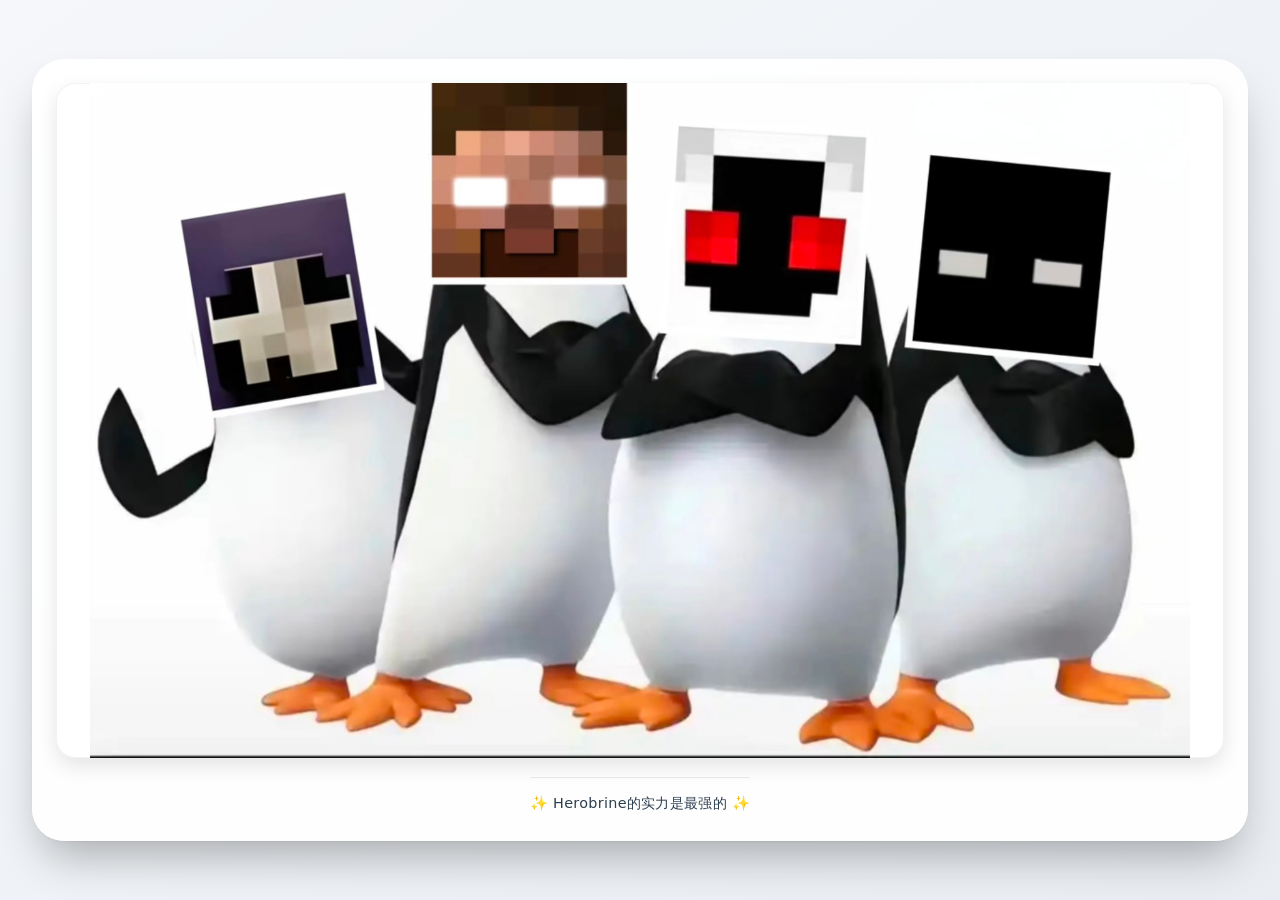
==== index.html @ 1be297c3 "Add files via upload" ====
<!DOCTYPE html>
<html lang="zh-CN">
<head>
    <meta charset="UTF-8">
    <meta name="viewport" content="width=device-width, initial-scale=1.0, user-scalable=yes">
    <title>自适应图片展示 - 居中响应式布局</title>
    <style>
        /* 基础样式重置，保证所有浏览器表现一致 */
        * {
            margin: 0;
            padding: 0;
            box-sizing: border-box;
        }

        /* body 作为全屏容器，使用 flex 实现真正的居中 */
        body {
            min-height: 100vh;          /* 确保高度至少为视口完整高度 */
            background: linear-gradient(145deg, #f5f7fa 0%, #e9edf2 100%);
            display: flex;
            align-items: center;
            justify-content: center;
            font-family: system-ui, 'Segoe UI', 'Helvetica Neue', sans-serif;
            padding: 20px;
        }

        /* 图片卡片容器 —— 优雅现代且完全自适应 */
        .image-card {
            background: rgba(255, 255, 255, 0.92);
            backdrop-filter: blur(0px);
            border-radius: 2rem;
            padding: 1.5rem 1.5rem 1.8rem 1.5rem;
            box-shadow: 0 25px 45px -12px rgba(0, 0, 0, 0.3), 0 1px 2px rgba(0, 0, 0, 0.05);
            transition: all 0.3s ease;
            width: 100%;
            max-width: 95vw;            /* 移动端不会溢出屏幕 */
            text-align: center;
        }

        /* 真正让图片自适应并完美展示的容器 */
        .image-container {
            display: flex;
            justify-content: center;
            align-items: center;
            width: 100%;
            background: #ffffff;
            border-radius: 1.2rem;
            overflow: hidden;           /* 保证圆角裁切，更精致 */
            box-shadow: inset 0 0 0 1px rgba(0,0,0,0.05), 0 8px 20px rgba(0,0,0,0.1);
        }

        /* 核心图片样式 —— 自适应核心 */
        .responsive-img {
            max-width: 100%;            /* 最大宽度不超过父容器 */
            max-height: 75vh;           /* 最大高度不超过视口的 75% ，保证在任何屏幕都能看全 */
            width: auto;                /* 宽度自动，保持原始宽高比 */
            height: auto;               /* 高度自动，保持原始宽高比 */
            object-fit: contain;        /* 确保图片完整显示，不裁剪，不拉伸 */
            display: block;
            transition: transform 0.2s ease;
        }

        /* 可选：鼠标悬停稍微优雅放大一点点（仅视觉效果） */
        .responsive-img:hover {
            transform: scale(1.01);
        }

        /* 图片说明文字 —— 美观辅助 */
        .img-caption {
            margin-top: 1.2rem;
            font-size: 0.9rem;
            color: #2c3e4e;
            font-weight: 450;
            letter-spacing: 0.3px;
            border-top: 1px solid rgba(0,0,0,0.08);
            padding-top: 1rem;
            display: inline-block;
        }

        /* 对于超小屏幕（手机横屏或小折叠），再微调内边距和高度限制 */
        @media (max-width: 640px) {
            .image-card {
                padding: 1rem;
                border-radius: 1.5rem;
            }
            .responsive-img {
                max-height: 65vh;      /* 手机上避免图片太大占满整个屏幕而看不到说明 */
            }
            .img-caption {
                font-size: 0.8rem;
                margin-top: 0.8rem;
            }
        }

        /* 对于特别高的屏幕（如带鱼屏或竖屏显示器）保持体验 */
        @media (min-aspect-ratio: 16/9) {
            .responsive-img {
                max-height: 70vh;
            }
        }

        /* 简单的加载提示默认图片效果（使用unsplash纯风景占位图，您可替换成自己的） */
        /* 您只需要修改下面的图片链接即可 —— 本示例已提供一张高质量公共测试图片 */
    </style>
</head>
<body>
    <div class="image-card">
        <div class="image-container">
            <!-- 
                ★ 核心图片区域 ★ 
                请将下面 src 中的图片链接替换为您自己想要的图片地址即可。
                可以是本地图片：例如 "my-photo.jpg"
                也可以是网络图片：例如 "https://example.com/pic.png"
                支持 JPG, PNG, WEBP, GIF, SVG 等常见格式。
            -->
            <img 
                class="responsive-img" 
                src="[data-uri]" 
                alt="自适应展示的唯美风景图"
                loading="lazy"
            >
        </div>
        <div class="img-caption">
            ✨ Herobrine的实力是最强的 ✨
        </div>
    </div>

    <!-- 额外插入一点微交互：控制台友好提示，不需要可忽略 -->
    <script>
        // 确保图片加载时如果出错，给用户一个友好的提示而不影响布局（可选）
        document.querySelector('.responsive-img')?.addEventListener('error', function(e) {
            // 如果图片加载失败（比如网络原因或链接失效），可以在这里替换为备用图，或者只是控制台提示
            console.warn('图片加载失败，请检查图片地址是否有效。');
            // 若需要显示备用提示文字，可以取消下面注释（但会破坏纯图片布局，根据喜好决定）
            // this.style.display = 'none';
            // this.insertAdjacentHTML('afterend', '<div style="padding: 2rem; background:#f0f2f5; border-radius:1rem;">⚠️ 图片无法显示，请修改 img 标签的 src 属性为正确的图片地址</div>');
        });
    </script>
</body>
</html>
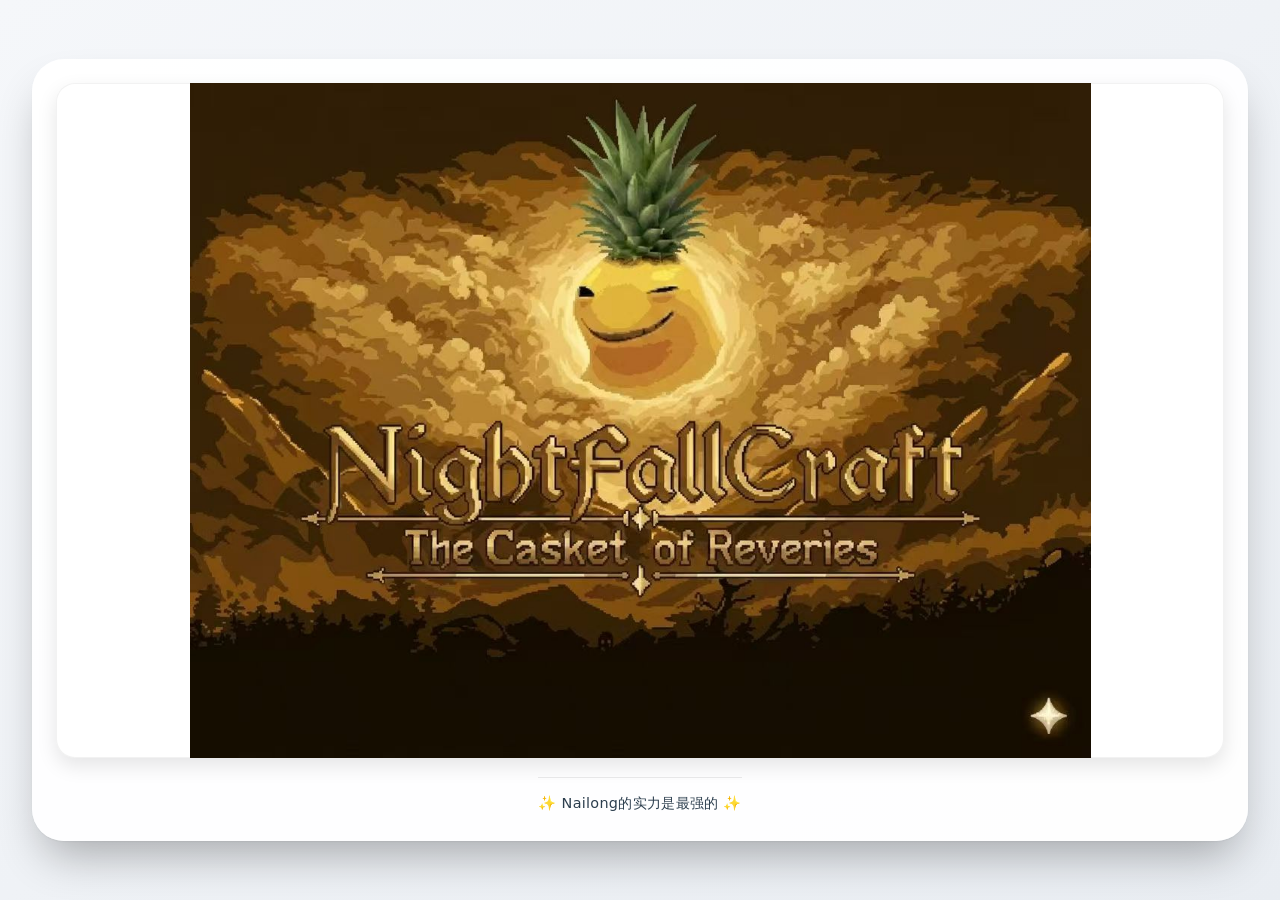
==== commit 42129eb5: "Update index.html" ====
--- a/index.html
+++ b/index.html
@@ -3,7 +3,7 @@
 <head>
     <meta charset="UTF-8">
     <meta name="viewport" content="width=device-width, initial-scale=1.0, user-scalable=yes">
-    <title>自适应图片展示 - 居中响应式布局</title>
+    <title>Herobrine的实力并不强</title>
     <style>
         /* 基础样式重置，保证所有浏览器表现一致 */
         * {
@@ -105,22 +105,15 @@
 <body>
     <div class="image-card">
         <div class="image-container">
-            <!-- 
-                ★ 核心图片区域 ★ 
-                请将下面 src 中的图片链接替换为您自己想要的图片地址即可。
-                可以是本地图片：例如 "my-photo.jpg"
-                也可以是网络图片：例如 "https://example.com/pic.png"
-                支持 JPG, PNG, WEBP, GIF, SVG 等常见格式。
-            -->
             <img 
                 class="responsive-img" 
-                src="[data-uri]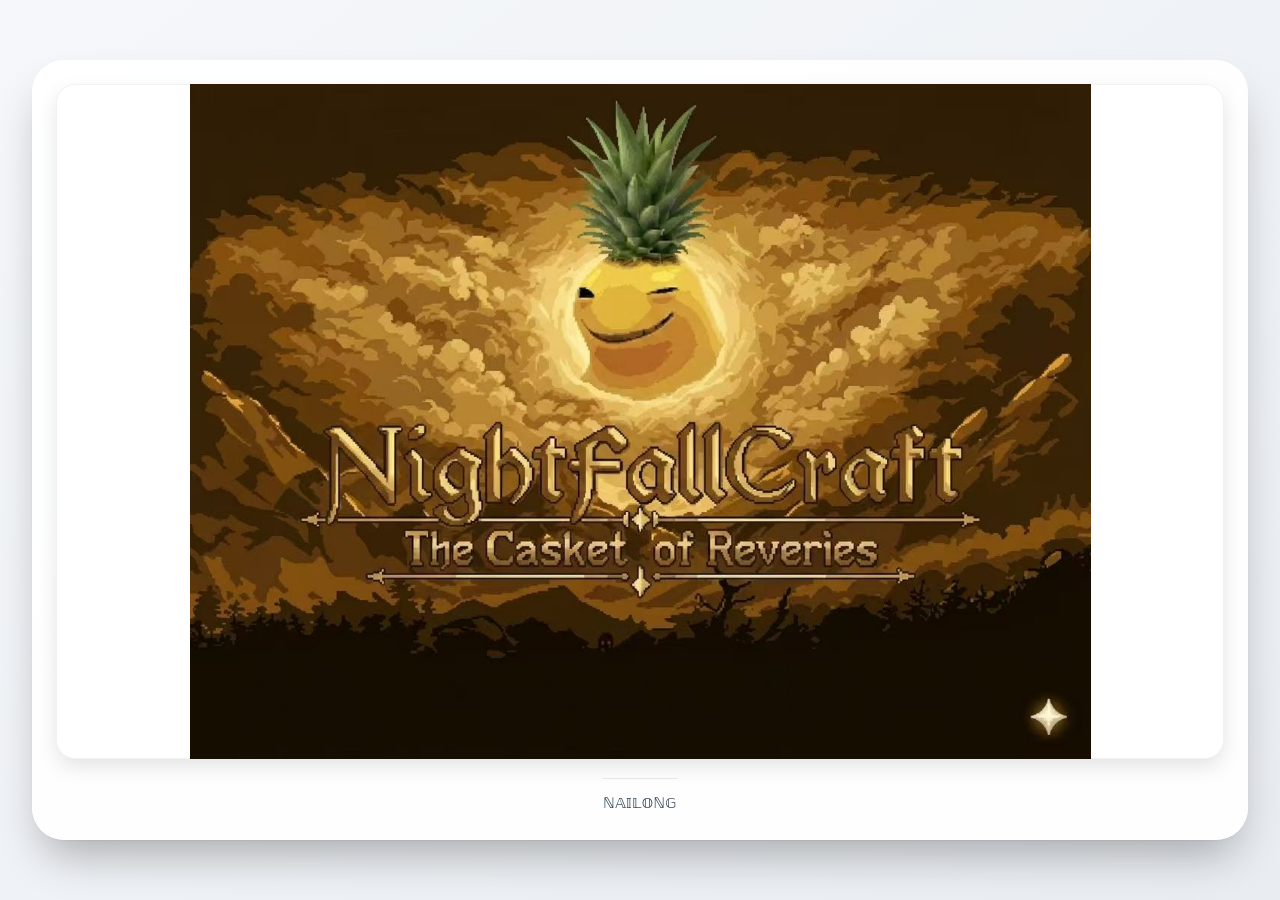
==== commit 5cd23e73: "Change title and caption in index.html" ====
--- a/index.html
+++ b/index.html
@@ -3,7 +3,7 @@
 <head>
     <meta charset="UTF-8">
     <meta name="viewport" content="width=device-width, initial-scale=1.0, user-scalable=yes">
-    <title>Herobrine的实力并不强</title>
+    <title>JandeSide</title>
     <style>
         /* 基础样式重置，保证所有浏览器表现一致 */
         * {
@@ -98,8 +98,7 @@
             }
         }
 
-        /* 简单的加载提示默认图片效果（使用unsplash纯风景占位图，您可替换成自己的） */
-        /* 您只需要修改下面的图片链接即可 —— 本示例已提供一张高质量公共测试图片 */
+        /* 在src后面输入路径 */
     </style>
 </head>
 <body>
@@ -113,7 +112,7 @@
             >
         </div>
         <div class="img-caption">
-            ✨ Nailong的实力是最强的 ✨
+            ℕ𝔸𝕀𝕃𝕆ℕ𝔾
         </div>
     </div>
 
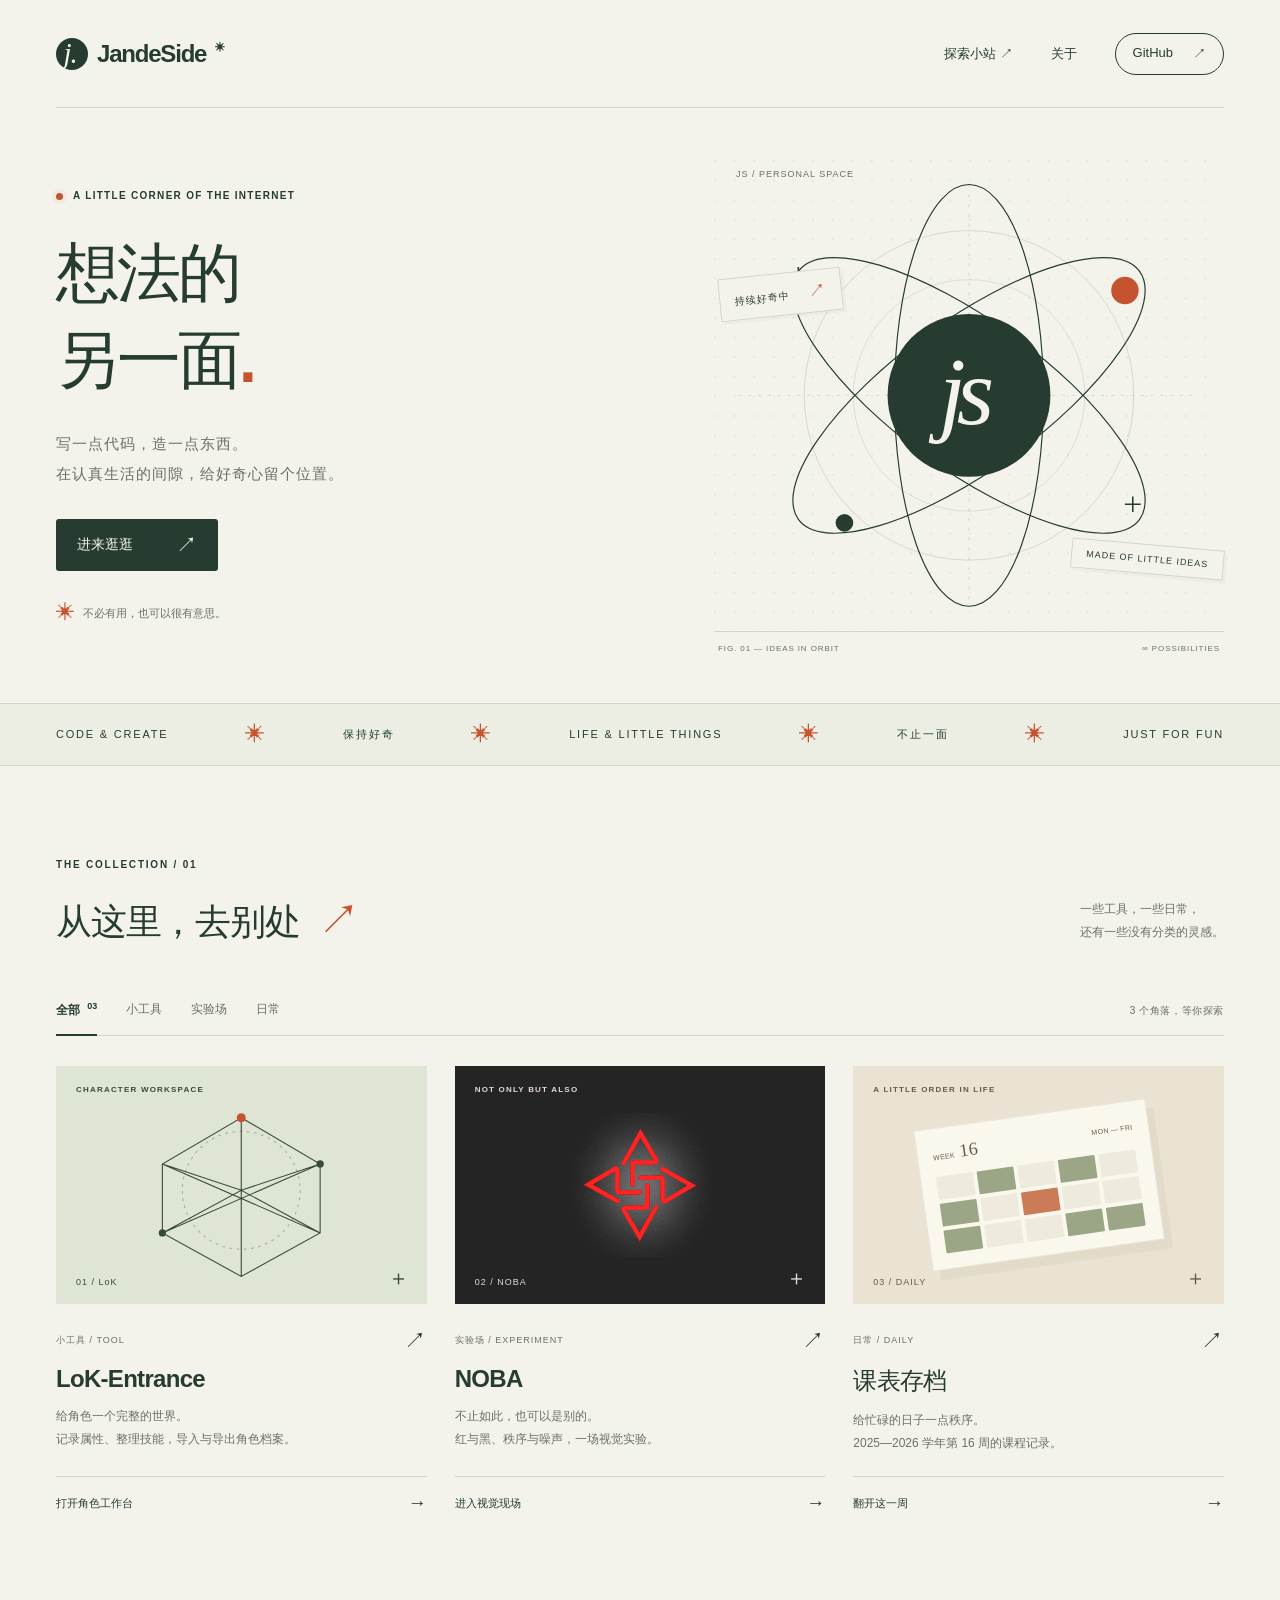
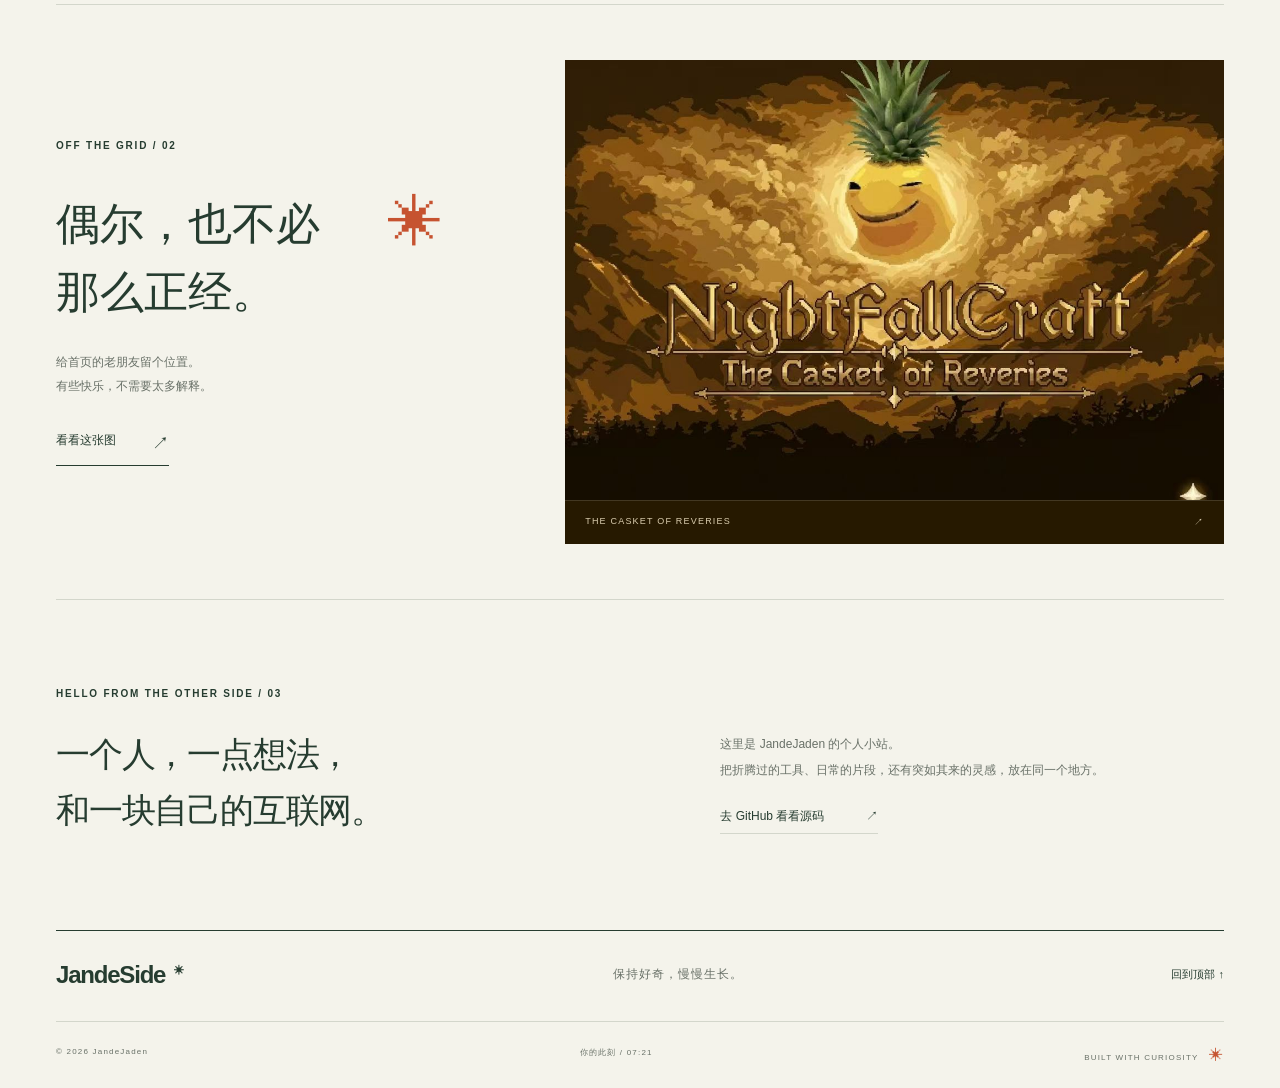
==== commit 2774ab49: "Add files via upload" ====
--- a/index.html
+++ b/index.html
@@ -1,131 +1,31 @@
-<!DOCTYPE html>
-<html lang="zh-CN">
-<head>
-    <meta charset="UTF-8">
-    <meta name="viewport" content="width=device-width, initial-scale=1.0, user-scalable=yes">
-    <title>JandeSide</title>
-    <style>
-        /* 基础样式重置，保证所有浏览器表现一致 */
-        * {
-            margin: 0;
-            padding: 0;
-            box-sizing: border-box;
-        }
-
-        /* body 作为全屏容器，使用 flex 实现真正的居中 */
-        body {
-            min-height: 100vh;          /* 确保高度至少为视口完整高度 */
-            background: linear-gradient(145deg, #f5f7fa 0%, #e9edf2 100%);
-            display: flex;
-            align-items: center;
-            justify-content: center;
-            font-family: system-ui, 'Segoe UI', 'Helvetica Neue', sans-serif;
-            padding: 20px;
-        }
-
-        /* 图片卡片容器 —— 优雅现代且完全自适应 */
-        .image-card {
-            background: rgba(255, 255, 255, 0.92);
-            backdrop-filter: blur(0px);
-            border-radius: 2rem;
-            padding: 1.5rem 1.5rem 1.8rem 1.5rem;
-            box-shadow: 0 25px 45px -12px rgba(0, 0, 0, 0.3), 0 1px 2px rgba(0, 0, 0, 0.05);
-            transition: all 0.3s ease;
-            width: 100%;
-            max-width: 95vw;            /* 移动端不会溢出屏幕 */
-            text-align: center;
-        }
-
-        /* 真正让图片自适应并完美展示的容器 */
-        .image-container {
-            display: flex;
-            justify-content: center;
-            align-items: center;
-            width: 100%;
-            background: #ffffff;
-            border-radius: 1.2rem;
-            overflow: hidden;           /* 保证圆角裁切，更精致 */
-            box-shadow: inset 0 0 0 1px rgba(0,0,0,0.05), 0 8px 20px rgba(0,0,0,0.1);
-        }
-
-        /* 核心图片样式 —— 自适应核心 */
-        .responsive-img {
-            max-width: 100%;            /* 最大宽度不超过父容器 */
-            max-height: 75vh;           /* 最大高度不超过视口的 75% ，保证在任何屏幕都能看全 */
-            width: auto;                /* 宽度自动，保持原始宽高比 */
-            height: auto;               /* 高度自动，保持原始宽高比 */
-            object-fit: contain;        /* 确保图片完整显示，不裁剪，不拉伸 */
-            display: block;
-            transition: transform 0.2s ease;
-        }
-
-        /* 可选：鼠标悬停稍微优雅放大一点点（仅视觉效果） */
-        .responsive-img:hover {
-            transform: scale(1.01);
-        }
-
-        /* 图片说明文字 —— 美观辅助 */
-        .img-caption {
-            margin-top: 1.2rem;
-            font-size: 0.9rem;
-            color: #2c3e4e;
-            font-weight: 450;
-            letter-spacing: 0.3px;
-            border-top: 1px solid rgba(0,0,0,0.08);
-            padding-top: 1rem;
-            display: inline-block;
-        }
-
-        /* 对于超小屏幕（手机横屏或小折叠），再微调内边距和高度限制 */
-        @media (max-width: 640px) {
-            .image-card {
-                padding: 1rem;
-                border-radius: 1.5rem;
-            }
-            .responsive-img {
-                max-height: 65vh;      /* 手机上避免图片太大占满整个屏幕而看不到说明 */
-            }
-            .img-caption {
-                font-size: 0.8rem;
-                margin-top: 0.8rem;
-            }
-        }
-
-        /* 对于特别高的屏幕（如带鱼屏或竖屏显示器）保持体验 */
-        @media (min-aspect-ratio: 16/9) {
-            .responsive-img {
-                max-height: 70vh;
-            }
-        }
-
-        /* 在src后面输入路径 */
-    </style>
-</head>
-<body>
-    <div class="image-card">
-        <div class="image-container">
-            <img 
-                class="responsive-img" 
-                src="assets/images/nailong.webp"
-                alt="main pic"
-                loading="lazy"
-            >
-        </div>
-        <div class="img-caption">
-            ℕ𝔸𝕀𝕃𝕆ℕ𝔾
-        </div>
-    </div>
-
-    <!-- 额外插入一点微交互：控制台友好提示，不需要可忽略 -->
-    <script>
-        // 确保图片加载时如果出错，给用户一个友好的提示而不影响布局（可选）
-        document.querySelector('.responsive-img')?.addEventListener('error', function(e) {
-            // 如果图片加载失败（比如网络原因或链接失效），可以在这里替换为备用图，或者只是控制台提示
-            console.warn('图片加载失败，请检查图片地址是否有效。');
-            // 若需要显示备用提示文字，可以取消下面注释（但会破坏纯图片布局，根据喜好决定）
-            // this.style.display = 'none';
-            // this.insertAdjacentHTML('afterend', '<div style="padding: 2rem; background:#f0f2f5; border-radius:1rem;">⚠️ 图片无法显示!</div>');
-        });
-    </script>
-</body>
-</html>
+<!doctype html>
+<html lang="zh-CN">
+<head>
+  <meta charset="utf-8"><meta name="viewport" content="width=device-width, initial-scale=1">
+  <meta name="description" content="JandeSide，JandeJaden 的个人小站。收集灵感、折腾工具，也给日常留一个位置。"><meta name="theme-color" content="#f4f3eb">
+  <title>JandeSide — 想法的另一面</title><link rel="icon" href="assets/favicon.svg" type="image/svg+xml"><link rel="stylesheet" href="assets/site.css"><script src="assets/site.js" defer></script>
+</head>
+<body>
+  <a class="skip-link" href="#main">跳到正文</a>
+  <header class="site-header wrap"><a class="wordmark" href="./" aria-label="JandeSide 首页"><span class="brand-symbol" aria-hidden="true">j.</span>JandeSide<sup aria-hidden="true">✳</sup></a><nav aria-label="主导航"><a href="#explore">探索小站 ↗</a><a href="#about">关于</a><a class="github-link" href="https://github.com/JandeJaden" target="_blank" rel="noopener noreferrer">GitHub <span>↗</span></a></nav></header>
+  <main id="main">
+    <section class="hero wrap" aria-labelledby="hero-title">
+      <div class="hero-copy"><p class="eyebrow"><span class="status-dot"></span>A LITTLE CORNER OF THE INTERNET</p><h1 id="hero-title">想法的<br><span class="serif-word">另一面</span><span class="orange">.</span></h1><p class="hero-description">写一点代码，造一点东西。<br>在认真生活的间隙，给好奇心留个位置。</p><a class="primary-link" href="#explore">进来逛逛 <span>↗</span></a><p class="hero-footnote"><span aria-hidden="true">✳</span> 不必有用，也可以很有意思。</p></div>
+      <div class="orbit-art" aria-hidden="true"><span class="art-coordinate">JS / PERSONAL SPACE</span><svg viewBox="0 0 520 480" fill="none"><defs><pattern id="dots" width="20" height="20" patternUnits="userSpaceOnUse"><circle cx="1" cy="1" r=".8" fill="currentColor" opacity=".16"/></pattern></defs><rect width="520" height="480" fill="url(#dots)"/><circle cx="260" cy="240" r="168" stroke="currentColor" opacity=".15"/><circle cx="260" cy="240" r="118" stroke="currentColor" opacity=".12"/><path d="M25 240H495M260 25V455" stroke="currentColor" stroke-dasharray="3 7" opacity=".16"/><g stroke="currentColor" stroke-width="1.2"><ellipse cx="260" cy="240" rx="215" ry="76" transform="rotate(-36 260 240)"/><ellipse cx="260" cy="240" rx="215" ry="76" transform="rotate(36 260 240)"/><ellipse cx="260" cy="240" rx="76" ry="215"/></g><circle cx="260" cy="240" r="83" fill="var(--ink)"/><text x="253" y="269" fill="var(--paper)" text-anchor="middle" font-family="Georgia,serif" font-size="98" font-style="italic" letter-spacing="-9">js</text><circle cx="419" cy="133" r="14" fill="var(--orange)"/><circle cx="133" cy="370" r="9" fill="var(--ink)"/><path d="M86 109v24m-12-12h24M427 343v16m-8-8h16" stroke="currentColor" stroke-width="1.6"/></svg><span class="orbit-label label-top">持续好奇中 <b>↗</b></span><span class="orbit-label label-bottom">MADE OF LITTLE IDEAS</span><div class="art-caption"><span>FIG. 01 — IDEAS IN ORBIT</span><span>∞ POSSIBILITIES</span></div></div>
+    </section>
+    <div class="ticker" aria-hidden="true"><div class="wrap ticker-inner"><span>CODE & CREATE</span><i>✳</i><span>保持好奇</span><i>✳</i><span>LIFE & LITTLE THINGS</span><i>✳</i><span>不止一面</span><i>✳</i><span>JUST FOR FUN</span></div></div>
+    <section class="explore wrap" id="explore" aria-labelledby="explore-title">
+      <div class="section-heading"><div><p class="eyebrow">THE COLLECTION / 01</p><h2 id="explore-title">从这里，去别处 <span class="orange">↗</span></h2></div><p class="section-note">一些工具，一些日常，<br>还有一些没有分类的灵感。</p></div>
+      <div class="filter-bar"><div class="filters" role="group" aria-label="筛选内容"><button type="button" class="filter active" data-filter="all" aria-pressed="true">全部 <sup>03</sup></button><button type="button" class="filter" data-filter="tool" aria-pressed="false">小工具</button><button type="button" class="filter" data-filter="experiment" aria-pressed="false">实验场</button><button type="button" class="filter" data-filter="life" aria-pressed="false">日常</button></div><span id="result-count" class="result-count" aria-live="polite">3 个角落，等你探索</span></div>
+      <div class="project-grid">
+        <a class="project-card" href="lok-entrance/" data-category="tool"><div class="project-visual lok-visual"><span class="visual-label">CHARACTER WORKSPACE</span><svg viewBox="0 0 320 210" fill="none" aria-hidden="true"><g stroke="currentColor" stroke-width="1.2"><path d="M160 24 247 75 247 151 160 199 73 151 73 75ZM160 24v175M73 75l174 76M247 75 73 151M73 75l87 29 87-29M73 151l87-47 87 47"/><circle cx="160" cy="104" r="65" stroke-dasharray="3 5" opacity=".35"/></g><circle cx="160" cy="24" r="5" fill="var(--orange)"/><circle cx="73" cy="151" r="4" fill="currentColor"/><circle cx="247" cy="75" r="4" fill="currentColor"/></svg><span class="visual-number">01 / LoK</span><span class="visual-corner">＋</span></div><div class="project-meta"><span>小工具 / TOOL</span><span class="project-arrow">↗</span></div><h3>LoK-Entrance</h3><p>给角色一个完整的世界。<br>记录属性、整理技能，导入与导出角色档案。</p><span class="project-bottom">打开角色工作台 <span>→</span></span></a>
+        <a class="project-card" href="noba/" data-category="experiment"><div class="project-visual noba-visual"><span class="visual-label">NOT ONLY BUT ALSO</span><img src="assets/images/nobalogo.webp" alt="NOBA 红色四向标志" width="1080" height="1080" loading="lazy"><span class="visual-number">02 / NOBA</span><span class="visual-corner">＋</span></div><div class="project-meta"><span>实验场 / EXPERIMENT</span><span class="project-arrow">↗</span></div><h3>NOBA</h3><p>不止如此，也可以是别的。<br>红与黑、秩序与噪声，一场视觉实验。</p><span class="project-bottom">进入视觉现场 <span>→</span></span></a>
+        <a class="project-card" href="lesson/" data-category="life"><div class="project-visual lesson-visual"><span class="visual-label">A LITTLE ORDER IN LIFE</span><div class="mini-schedule" aria-hidden="true"><div class="schedule-title"><span>WEEK <b>16</b></span><span>MON — FRI</span></div><div class="schedule-grid"><i></i><i class="filled"></i><i></i><i class="filled"></i><i></i><i class="filled"></i><i></i><i class="filled accent"></i><i></i><i></i><i class="filled"></i><i></i><i></i><i class="filled"></i><i class="filled"></i></div></div><span class="visual-number">03 / DAILY</span><span class="visual-corner">＋</span></div><div class="project-meta"><span>日常 / DAILY</span><span class="project-arrow">↗</span></div><h3>课表存档</h3><p>给忙碌的日子一点秩序。<br>2025—2026 学年第 16 周的课程记录。</p><span class="project-bottom">翻开这一周 <span>→</span></span></a>
+      </div><noscript><p>所有页面均可直接打开；分类筛选需要启用 JavaScript。</p></noscript>
+    </section>
+    <section class="side-note wrap" aria-labelledby="note-title"><div class="note-copy"><p class="eyebrow">OFF THE GRID / 02</p><span class="note-star" aria-hidden="true">✳</span><h2 id="note-title">偶尔，也不必<br>那么<span class="serif-word">正经。</span></h2><p>给首页的老朋友留个位置。<br>有些快乐，不需要太多解释。</p><button type="button" class="text-button" id="open-art">看看这张图 <span>↗</span></button><noscript><a href="assets/images/nailong.webp">查看原图 ↗</a></noscript></div><button type="button" class="art-preview" id="art-preview" aria-label="放大查看 NightfallCraft 图片"><img src="assets/images/nailong.webp" alt="NightfallCraft：带着菠萝叶的黄色笑脸，背景是金色云海" width="1196" height="896" loading="lazy"><span>THE CASKET OF REVERIES <span>↗</span></span></button></section>
+    <section class="about wrap" id="about" aria-labelledby="about-title"><p class="eyebrow">HELLO FROM THE OTHER SIDE / 03</p><div class="about-content"><h2 id="about-title">一个人，一点想法，<br>和一块自己的<span class="serif-word">互联网。</span></h2><div><p>这里是 JandeJaden 的个人小站。<br>把折腾过的工具、日常的片段，还有突如其来的灵感，放在同一个地方。</p><a class="text-link" href="https://github.com/JandeJaden/JandeSide" target="_blank" rel="noopener noreferrer">去 GitHub 看看源码 <span>↗</span></a></div></div></section>
+  </main>
+  <footer class="site-footer wrap"><a class="wordmark" href="./">JandeSide<sup aria-hidden="true">✳</sup></a><span>保持好奇，慢慢生长。</span><a href="#main" class="back-to-top">回到顶部 ↑</a><div class="footer-bottom"><span>© <span id="year">2026</span> JandeJaden</span><span id="local-time">WELCOME TO MY SIDE.</span><span>BUILT WITH CURIOSITY <i>✳</i></span></div></footer>
+  <dialog class="image-dialog" id="art-dialog" aria-labelledby="dialog-title"><div class="dialog-toolbar"><span id="dialog-title">NightfallCraft / 原图</span><button type="button" id="close-art" autofocus aria-label="关闭图片">关闭 ×</button></div><img src="assets/images/nailong.webp" alt="NightfallCraft — The Casket of Reveries" width="1196" height="896"></dialog>
+</body></html>
--- a/assets/site.css
+++ b/assets/site.css
@@ -0,0 +1,6 @@
+@charset "UTF-8";
+:root{--paper:#f4f3eb;--ink:#263c30;--muted:#697168;--line:#d3d6cb;--orange:#c65330;--display:Georgia,"Noto Serif SC","Songti SC","SimSun",serif;--sans:"Segoe UI","PingFang SC","Microsoft YaHei",sans-serif}
+*{box-sizing:border-box}html{scroll-behavior:smooth;scroll-padding-top:32px}body{margin:0;background:var(--paper);color:var(--ink);font-family:var(--sans);-webkit-font-smoothing:antialiased}a{color:inherit;text-decoration:none}button{font:inherit;color:inherit;cursor:pointer}img{display:block;max-width:100%;height:auto}button,a{-webkit-tap-highlight-color:transparent}button:focus-visible,a:focus-visible{outline:3px solid var(--orange);outline-offset:6px}::selection{background:#dceba3;color:var(--ink)}.wrap{width:min(1240px,calc(100% - 112px));margin-inline:auto}.skip-link{position:fixed;top:-80px;left:20px;padding:12px 20px;background:var(--ink);color:var(--paper);z-index:99}.skip-link:focus{top:12px}.site-header{height:108px;display:flex;align-items:center;justify-content:space-between;border-bottom:1px solid var(--line)}.wordmark{display:inline-flex;align-items:center;gap:9px;font-size:24px;letter-spacing:-1.2px;font-weight:650}.brand-symbol{display:grid;place-items:center;width:32px;height:32px;background:var(--ink);color:var(--paper);font:italic 29px/1 Georgia;border-radius:50%;padding-right:4px}.wordmark sup{align-self:flex-start;font-size:10px;letter-spacing:0;padding-top:4px}.site-header nav{display:flex;align-items:center;gap:38px;font-size:13px}.site-header nav>a:hover{color:var(--orange)}.github-link{border:1px solid var(--ink);padding:11px 17px;border-radius:24px;display:flex;gap:20px}.github-link:hover{background:var(--ink);color:var(--paper)!important}.hero{display:grid;grid-template-columns:1.1fr 1fr;gap:24px;align-items:center;padding-block:52px 50px;min-height:590px}.eyebrow{font-size:10px;letter-spacing:1.8px;font-weight:600;line-height:1.6;margin:0 0 26px}.hero .eyebrow{display:flex;align-items:center;gap:10px;letter-spacing:1.3px}.status-dot{width:7px;height:7px;border-radius:50%;background:var(--orange);box-shadow:0 0 0 4px #d05a3510}.hero h1{font-size:clamp(44px,5vw,72px);font-weight:550;line-height:1.35;letter-spacing:-3px;margin:0 0 25px}.serif-word{font-family:var(--display);font-weight:400}.orange{color:var(--orange)}.hero-description{color:var(--muted);font-size:15px;line-height:2;margin:0 0 30px;letter-spacing:1px}.primary-link{display:inline-flex;align-items:center;justify-content:space-between;min-width:162px;background:var(--ink);color:var(--paper);padding:17px 21px;border-radius:3px;font-size:14px;transition:transform .2s,background .2s}.primary-link:hover{background:#3d5643;transform:translateY(-3px)}.primary-link span{font-size:21px;line-height:16px}.hero-footnote{margin:31px 0 0;font-size:11px;color:var(--muted);display:flex;align-items:center;gap:8px}.hero-footnote>span{font-size:19px;color:var(--orange)}.orbit-art{position:relative;width:100%;max-width:510px;justify-self:end}.orbit-art svg{width:100%;height:auto;display:block}.art-coordinate{position:absolute;left:22px;top:9px;font-size:9px;letter-spacing:1px;color:var(--muted)}.orbit-label{position:absolute;padding:9px 14px;background:var(--paper);border:1px solid var(--line);font-size:10px;letter-spacing:1px;box-shadow:3px 3px 0 #263c3008;transform:rotate(-6deg)}.label-top{top:23%;left:1%}.label-top b{margin-left:16px;color:var(--orange);font-size:17px;font-weight:400}.label-bottom{right:0;bottom:16%;transform:rotate(5deg);font-size:9px}.art-caption{display:flex;justify-content:space-between;padding:12px 4px 0;border-top:1px solid var(--line);font-size:8px;color:var(--muted);letter-spacing:.9px}.ticker{border-block:1px solid var(--line);background:#eceee3}.ticker-inner{display:flex;align-items:center;justify-content:space-between;gap:20px;min-height:61px;font-size:11px;font-weight:500;letter-spacing:1.8px}.ticker i{font-style:normal;color:var(--orange);font-size:20px}.explore{padding-block:91px 90px}.section-heading{display:flex;justify-content:space-between;align-items:flex-end;margin-bottom:37px}.section-heading .eyebrow{margin-bottom:15px}h2{font-weight:500;letter-spacing:-1.2px;line-height:1.5;font-size:36px;margin:0}.section-heading .orange{margin-left:10px;font-size:42px;font-weight:300}.section-note{font-size:12px;color:var(--muted);line-height:1.9;margin:0 0 7px}.filter-bar{display:flex;justify-content:space-between;align-items:center;border-bottom:1px solid var(--line);margin-bottom:30px;gap:10px}.filters{display:flex;gap:29px}.filter{position:relative;padding:13px 0 16px;border:0;background:none;font-size:12px;color:var(--muted)}.filter sup{font-size:9px;margin-left:4px}.filter.active{color:var(--ink);font-weight:650}.filter.active:after{content:"";position:absolute;bottom:-1px;left:0;width:100%;height:2px;background:var(--ink)}.result-count{font-size:10px;color:var(--muted);letter-spacing:.6px}.project-grid{display:grid;grid-template-columns:repeat(3,minmax(0,1fr));gap:28px}.project-card{display:flex;flex-direction:column;min-width:0}.project-card[hidden]{display:none}.project-visual{height:238px;position:relative;overflow:hidden;display:grid;place-items:center;transition:transform .3s}.project-card:hover .project-visual{transform:translateY(-4px)}.visual-label{position:absolute;left:20px;top:19px;font-size:8px;letter-spacing:1.2px;font-weight:600;z-index:1}.visual-number{position:absolute;left:20px;bottom:17px;font-size:9px;letter-spacing:1px}.visual-corner{position:absolute;right:18px;bottom:12px;font-size:21px;font-weight:300}.lok-visual{background:#dfe5d5;color:#364a3b}.lok-visual svg{width:80%;height:80%;margin-top:12px;transition:transform .6s}.project-card:hover .lok-visual svg{transform:rotate(5deg)}.noba-visual{background:#242424;color:#e5d9d5}.noba-visual img{width:144px;height:144px;object-fit:cover;mix-blend-mode:lighten;transition:transform .6s}.project-card:hover .noba-visual img{transform:rotate(90deg)}.lesson-visual{background:#eae3d4;color:#625c4b}.mini-schedule{width:63%;transform:rotate(-8deg);padding:15px;background:#faf7ed;box-shadow:7px 10px 0 #85744b12;border:1px solid #bdb8a644}.schedule-title{display:flex;justify-content:space-between;align-items:center;font-size:7px;letter-spacing:.3px;margin-bottom:12px}.schedule-title b{font:18px Georgia;margin-left:3px}.schedule-grid{display:grid;grid-template-columns:repeat(5,1fr);gap:4px}.schedule-grid i{height:23px;background:#eeeadd;border-radius:1px}.schedule-grid .filled{background:#9aa686}.schedule-grid .accent{background:#cb7b58}.project-meta{display:flex;align-items:center;justify-content:space-between;font-size:9px;letter-spacing:1px;color:var(--muted);margin-top:22px}.project-arrow{font-size:22px;color:var(--ink)}.project-card h3{font-size:24px;font-weight:550;letter-spacing:-.7px;margin:9px 0 12px}.project-card p{font-size:12px;line-height:1.9;color:var(--muted);margin:0 0 22px}.project-bottom{border-top:1px solid var(--line);padding-top:15px;display:flex;justify-content:space-between;align-items:center;font-size:11px;margin-top:auto}.project-bottom span{font-size:19px;transition:transform .2s}.project-card:hover .project-bottom span{transform:translateX(5px)}.side-note{display:grid;grid-template-columns:.8fr 1.2fr;border-block:1px solid var(--line);padding-block:55px;gap:70px;align-items:center}.note-copy{position:relative}.note-copy .eyebrow{margin-bottom:36px}.note-copy h2{font-size:44px;line-height:1.55;letter-spacing:0}.note-copy p:not(.eyebrow){font-size:12px;line-height:2;color:var(--muted);margin-top:22px}.note-star{position:absolute;right:12%;top:16%;font-size:55px;color:var(--orange);font-weight:300}.text-button{border:0;border-bottom:1px solid var(--ink);background:none;padding:10px 0;font-size:12px;display:inline-flex;gap:36px;margin-top:12px}.text-button span{font-size:17px}.art-preview{border:0;padding:0;background:#261900;color:#d9ccad;text-align:left;overflow:hidden}.art-preview img{width:100%;aspect-ratio:1.5;object-fit:cover;transition:transform .5s}.art-preview:hover img{transform:scale(1.025)}.art-preview>span{padding:15px 20px;display:flex;justify-content:space-between;font-size:9px;letter-spacing:1.2px;border-top:1px solid #fff2}.about{padding-block:86px 91px}.about>.eyebrow{margin-bottom:24px}.about-content{display:grid;grid-template-columns:1.2fr 1fr;gap:60px;align-items:center}.about h2{font-size:34px;line-height:1.65}.about-content p{font-size:12px;line-height:2.2;color:var(--muted);margin:0 0 22px}.text-link{font-size:12px;border-bottom:1px solid var(--line);padding-bottom:8px;display:inline-flex;gap:42px}.text-link:hover{border-color:var(--ink)}.site-footer{border-top:1px solid var(--ink);display:flex;flex-wrap:wrap;justify-content:space-between;align-items:center;padding-block:30px 25px;gap:25px}.site-footer>span{font-size:12px;color:var(--muted);letter-spacing:1px}.back-to-top{font-size:11px}.footer-bottom{flex-basis:100%;border-top:1px solid var(--line);padding-top:25px;margin-top:7px;display:flex;justify-content:space-between;font-size:8px;color:var(--muted);letter-spacing:1.2px}.footer-bottom i{font-style:normal;color:var(--orange);margin-left:7px;font-size:14px}.image-dialog{width:min(1000px,94vw);max-height:94dvh;padding:0;border:1px solid var(--line);background:var(--paper);color:var(--ink);overflow:auto}.image-dialog::backdrop{background:#102318c9;backdrop-filter:blur(6px)}.image-dialog img{width:100%;height:auto}.dialog-toolbar{display:flex;align-items:center;justify-content:space-between;padding:15px 20px;font-size:12px;position:sticky;top:0;background:var(--paper)}.dialog-toolbar button{border:1px solid var(--line);background:transparent;padding:8px 14px}.subpage-header{height:90px}.subpage-header .wordmark{font-size:22px}.page-back{font-size:12px}.page-intro{padding-block:65px 38px}.page-intro h1{font-size:clamp(36px,5vw,60px);font-weight:500;letter-spacing:-2px;margin:12px 0 16px}.page-intro>p:not(.eyebrow){font-size:14px;color:var(--muted);line-height:1.9}.archive-badge{display:inline-block;font-size:10px;letter-spacing:1px;border:1px solid var(--line);padding:8px 12px;background:#eceee3}.schedule-view{margin-bottom:70px}.image-frame{padding:15px;border:1px solid var(--line);background:#fff}.schedule-view img{width:100%;height:auto}.image-frame a{display:block}.schedule-caption{display:flex;justify-content:space-between;padding:18px 0;font-size:11px;color:var(--muted);gap:20px}.schedule-caption a{border-bottom:1px solid var(--line)}
+@media(max-width:1050px){.wrap{width:calc(100% - 64px)}.hero{min-height:530px}.hero h1{font-size:54px}.project-visual{height:210px}.project-grid{gap:20px}.side-note{gap:45px}.note-copy h2{font-size:37px}.note-star{right:0}.about h2{font-size:30px}.ticker-inner{font-size:9px;letter-spacing:1px}.eyebrow{font-size:9px}}
+@media(max-width:760px){.wrap{width:calc(100% - 40px)}.site-header{height:80px}.wordmark{font-size:21px}.brand-symbol{width:28px;height:28px;font-size:25px}.site-header nav{gap:18px;font-size:12px}.site-header nav .github-link{display:none}.hero{padding-block:43px 33px;gap:28px;grid-template-columns:1fr;min-height:0}.hero h1{font-size:58px;line-height:1.3;margin-bottom:20px}.hero .eyebrow{font-size:8px;letter-spacing:1.2px;margin-bottom:22px}.hero-description{font-size:13px;line-height:1.9;margin-bottom:24px}.hero-footnote{margin-top:23px}.orbit-art{width:85%;max-width:400px;justify-self:center;margin-top:-10px}.art-caption{font-size:7px}.label-top{font-size:9px}.label-bottom{font-size:7px}.ticker-inner{min-height:48px;gap:12px;font-size:8px;letter-spacing:1px}.ticker-inner>:nth-child(n+6){display:none}.ticker i{font-size:18px}.explore{padding-block:53px 55px}.section-heading{display:block;margin-bottom:22px}.section-heading h2{font-size:28px}.section-heading .orange{font-size:32px;margin-left:0}.section-note{font-size:11px;margin-top:14px}.section-note br{display:none}.section-heading .eyebrow{font-size:8px;margin-bottom:9px}.filter-bar{margin-bottom:25px}.filters{gap:22px}.filter{font-size:11px}.result-count{display:none}.project-grid{grid-template-columns:1fr;gap:34px}.project-visual{height:250px}.lok-visual svg{max-width:320px}.mini-schedule{max-width:225px}.project-card h3{font-size:25px}.project-card p{font-size:13px;line-height:1.9;margin-bottom:18px}.project-meta{margin-top:16px}.project-bottom{font-size:12px;padding-top:12px}.side-note{grid-template-columns:1fr;padding-block:36px;gap:32px}.note-copy .eyebrow{margin-bottom:22px;font-size:8px}.note-copy h2{font-size:35px}.note-copy p:not(.eyebrow){margin-top:13px}.note-star{right:15%;top:25%;font-size:65px}.text-button{margin-top:4px}.about{padding-block:49px}.about-content{grid-template-columns:1fr;gap:22px}.about h2{font-size:28px}.about>.eyebrow{font-size:8px;margin-bottom:20px}.about-content p{font-size:12px}.site-footer{padding-top:24px;gap:20px}.site-footer>span{display:none}.footer-bottom{font-size:7px;gap:12px;flex-wrap:wrap;line-height:1.8;padding-top:17px}.footer-bottom>:nth-child(2){display:none}.page-intro{padding-top:40px}.page-intro>p:not(.eyebrow){font-size:13px}.schedule-caption{font-size:10px;align-items:start;line-height:1.8}.image-frame{padding:5px}.subpage-header .page-back{font-size:11px}}
+@media(prefers-reduced-motion:reduce){html{scroll-behavior:auto}*,*:before,*:after{transition:none!important;animation:none!important}}
